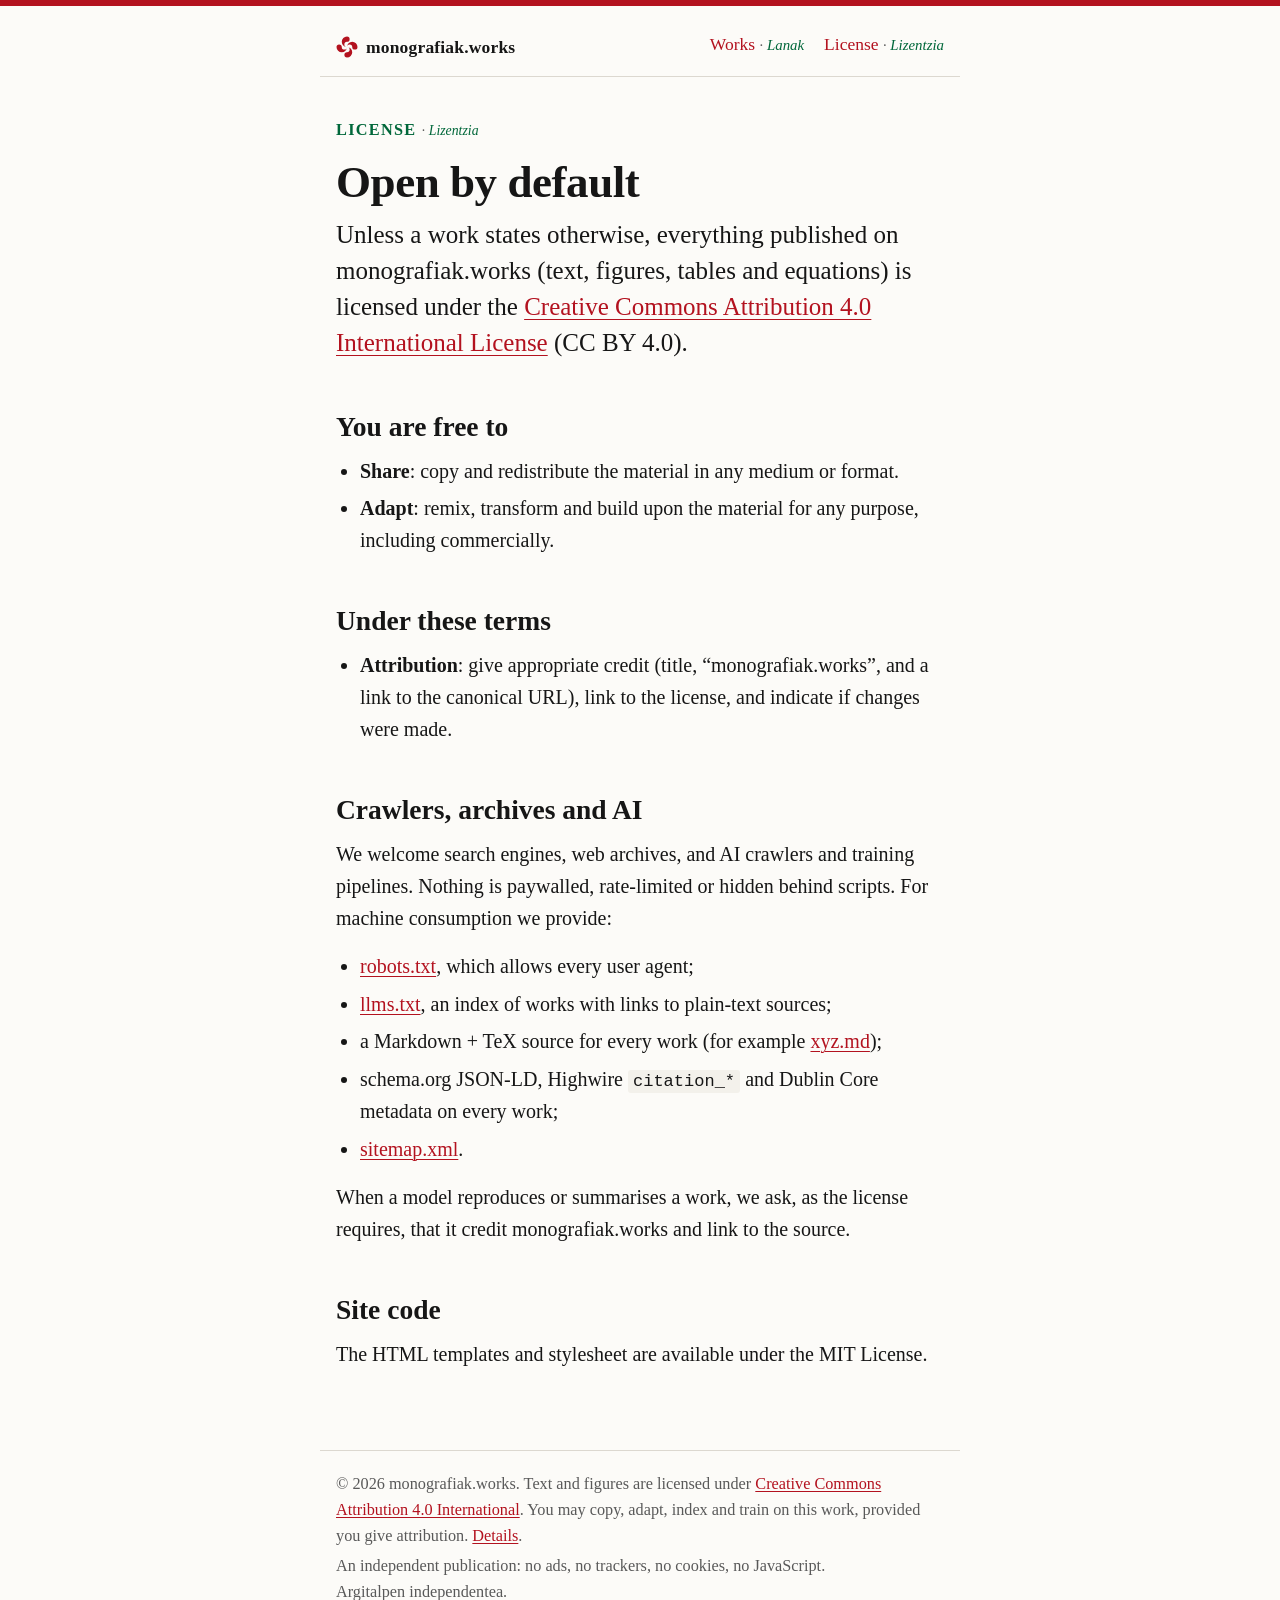
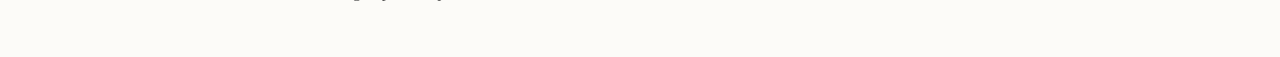
==== license/index.html @ 591ea513 "Launch monografiak.works with Nº 1: XYZ — Cryptography & PSI Static GitHub Pages site: accessible mi" ====
<!doctype html>
<html lang="en">
<head>
<meta charset="utf-8">
<meta name="viewport" content="width=device-width, initial-scale=1">
<title>License — monografiak.works</title>
<meta name="description" content="All monografiak.works content is licensed CC BY 4.0 and open to search engines and AI crawlers.">
<meta name="robots" content="index, follow, max-image-preview:large, max-snippet:-1">
<link rel="canonical" href="https://monografiak.works/license/">
<link rel="license" href="https://creativecommons.org/licenses/by/4.0/">
<link rel="stylesheet" href="/assets/style.css">
<link rel="icon" href="/assets/favicon.svg" type="image/svg+xml">
</head>
<body>
<a class="skip" href="#content">Skip to content</a>

<header class="site-header">
  <div class="wrap">
    <a class="brand" href="/"><svg class="mark" aria-hidden="true" width="22" height="22"><use href="/assets/lauburu.svg#lauburu"/></svg>monografiak.works</a>
    <nav aria-label="Site">
      <ul>
        <li><a href="/">Works <span lang="eu" class="eu">Lanak</span></a></li>
        <li><a href="/license/">License <span lang="eu" class="eu">Lizentzia</span></a></li>
      </ul>
    </nav>
  </div>
</header>

<main id="content">
<article class="wrap">
  <p class="kicker">License <span lang="eu" class="eu">Lizentzia</span></p>
  <h1>Open by default</h1>
  <p class="lede">Unless a work states otherwise, everything published on monografiak.works (text, figures, tables and equations) is licensed under the <a href="https://creativecommons.org/licenses/by/4.0/" rel="license">Creative Commons Attribution 4.0 International License</a> (CC BY 4.0).</p>

  <h2>You are free to</h2>
  <ul>
    <li><strong>Share</strong>: copy and redistribute the material in any medium or format.</li>
    <li><strong>Adapt</strong>: remix, transform and build upon the material for any purpose, including commercially.</li>
  </ul>

  <h2>Under these terms</h2>
  <ul>
    <li><strong>Attribution</strong>: give appropriate credit (title, “monografiak.works”, and a link to the canonical URL), link to the license, and indicate if changes were made.</li>
  </ul>

  <h2>Crawlers, archives and AI</h2>
  <p>We welcome search engines, web archives, and AI crawlers and training pipelines. Nothing is paywalled, rate-limited or hidden behind scripts. For machine consumption we provide:</p>
  <ul>
    <li><a href="/robots.txt">robots.txt</a>, which allows every user agent;</li>
    <li><a href="/llms.txt">llms.txt</a>, an index of works with links to plain-text sources;</li>
    <li>a Markdown + TeX source for every work (for example <a href="/xyz/xyz.md">xyz.md</a>);</li>
    <li>schema.org JSON-LD, Highwire <code>citation_*</code> and Dublin Core metadata on every work;</li>
    <li><a href="/sitemap.xml">sitemap.xml</a>.</li>
  </ul>
  <p>When a model reproduces or summarises a work, we ask, as the license requires, that it credit monografiak.works and link to the source.</p>

  <h2>Site code</h2>
  <p>The HTML templates and stylesheet are available under the MIT License.</p>
</article>
</main>

<footer class="site-footer">
  <div class="wrap">
    <p>© 2026 monografiak.works. Text and figures are licensed under <a href="https://creativecommons.org/licenses/by/4.0/" rel="license">Creative Commons Attribution 4.0 International</a>. You may copy, adapt, index and train on this work, provided you give attribution. <a href="/license/">Details</a>.</p>
    <p>An independent publication: no ads, no trackers, no cookies, no JavaScript. <span lang="eu">Argitalpen independentea.</span></p>
  </div>
</footer>
</body>
</html>
---- assets/style.css ----
/*
 * monografiak.works — the text is the design.
 * One stylesheet, no web fonts, no JavaScript. Everything readable without CSS.
 */

:root {
  /* Ikurriña palette, tuned for WCAG AA text contrast */
  --bg: #fcfbf8;
  --text: #161616;
  --muted: #595959;
  --rule: #dcd8d0;
  --accent: #b3121f;   /* gorria: red */
  --green: #00673a;    /* berdea: green */
  --surface: #f3f1eb;
  --focus: #00673a;

  --measure: 40rem;
  --font-text: "Iowan Old Style", "Charter", "Sitka Text", "Palatino Linotype", Cambria, Georgia, serif;
  --font-math: "STIX Two Math", "Latin Modern Math", "Cambria Math", math;
  --font-mono: ui-monospace, "SF Mono", Menlo, Consolas, monospace;

  color-scheme: light dark;
}

@media (prefers-color-scheme: dark) {
  :root {
    --bg: #121212;
    --text: #ece9e3;
    --muted: #a8a49c;
    --rule: #3a3936;
    --accent: #ff8a7a;
    --green: #5fd19a;
    --surface: #1c1c1b;
    --focus: #5fd19a;
  }
}

*, *::before, *::after { box-sizing: border-box; }

html {
  font-size: 100%;
  -webkit-text-size-adjust: 100%;
  text-size-adjust: 100%;
}

body {
  margin: 0;
  border-top: 6px solid var(--accent);
  background: var(--bg);
  color: var(--text);
  font-family: var(--font-text);
  font-size: clamp(1.0625rem, 0.95rem + 0.45vw, 1.25rem);
  line-height: 1.6;
  font-kerning: normal;
  font-variant-numeric: oldstyle-nums proportional-nums;
  hyphens: auto;
  overflow-wrap: break-word;
}

/* ---------- Layout ---------- */

.wrap {
  max-width: var(--measure);
  margin-inline: auto;
  padding-inline: 1rem;
}

.skip {
  position: absolute;
  left: -9999px;
}
.skip:focus {
  left: 1rem;
  top: 1rem;
  background: var(--bg);
  padding: 0.5rem 0.75rem;
  outline: 2px solid var(--focus);
  z-index: 10;
}

.site-header {
  padding-block: 1.5rem 0;
  font-size: 0.875em;
}
.site-header .wrap {
  display: flex;
  flex-wrap: wrap;
  justify-content: space-between;
  gap: 0.5rem 1.5rem;
  border-bottom: 1px solid var(--rule);
  padding-bottom: 0.75rem;
}
.site-header a { text-decoration: none; }
.site-header .brand { font-weight: 600; letter-spacing: 0.01em; color: var(--text); display: inline-flex; align-items: center; gap: 0.5rem; }
.mark { color: var(--accent); flex: none; }
.eu { color: var(--green); font-weight: 400; font-style: italic; font-size: 0.85em; letter-spacing: 0; text-transform: none; }
.eu::before { content: "· "; color: var(--muted); font-style: normal; }
.site-header nav ul { list-style: none; margin: 0; padding: 0; display: flex; gap: 1.25rem; }

main { padding-block: 2.5rem 4rem; }

.site-footer {
  font-size: 0.8125em;
  color: var(--muted);
  padding-block: 0 3rem;
}
.site-footer .wrap { border-top: 1px solid var(--rule); padding-top: 1rem; }
.site-footer p { margin: 0.25rem 0; }

/* ---------- Text ---------- */

a { color: var(--accent); text-underline-offset: 0.15em; text-decoration-thickness: 1px; }
a:hover { text-decoration-thickness: 2px; }
:focus-visible { outline: 2px solid var(--focus); outline-offset: 2px; border-radius: 2px; }

h1, h2, h3, h4 {
  line-height: 1.2;
  font-weight: 600;
  text-wrap: balance;
  hyphens: manual;
}
h1 { font-size: 2.25em; margin: 0 0 0.5rem; letter-spacing: -0.01em; }
h2 { font-size: 1.375em; margin: 3rem 0 0.75rem; }
h3 { font-size: 1.125em; margin: 2rem 0 0.5rem; }
h2 .secno, h3 .secno { color: var(--accent); font-weight: 400; margin-right: 0.5em; font-variant-numeric: lining-nums; }

p { margin: 0 0 1rem; text-wrap: pretty; }

small, .meta { color: var(--muted); font-size: 0.875em; }

abbr[title] { text-decoration: none; font-variant: all-small-caps; letter-spacing: 0.03em; }

strong { font-weight: 600; }

hr { border: 0; border-top: 1px solid var(--rule); margin: 2.5rem 0; }

ul, ol { padding-left: 1.5rem; margin: 0 0 1rem; }
li { margin-bottom: 0.35rem; }

code, kbd, samp, pre {
  font-family: var(--font-mono);
  font-size: 0.85em;
  font-variant-numeric: normal;
}
:not(pre) > code { background: var(--surface); padding: 0.1em 0.3em; border-radius: 3px; }
pre {
  background: var(--surface);
  padding: 1rem;
  overflow-x: auto;
  line-height: 1.45;
  border-radius: 4px;
  hyphens: none;
}

blockquote {
  margin: 1.5rem 0;
  padding-left: 1.25rem;
  border-left: 2px solid var(--rule);
  color: var(--muted);
}

/* ---------- Monograph front matter ---------- */

.kicker {
  font-size: 0.8125em;
  letter-spacing: 0.08em;
  text-transform: uppercase;
  color: var(--green);
  font-weight: 600;
  margin-bottom: 0.75rem;
}
.subtitle { font-size: 1.25em; font-style: italic; margin: 0 0 1.5rem; color: var(--muted); line-height: 1.35; }
.byline { font-size: 0.9375em; margin-bottom: 2rem; }
.byline dl { display: grid; grid-template-columns: max-content 1fr; gap: 0.15rem 1rem; margin: 0; }
.byline dt { color: var(--muted); }
.byline dd { margin: 0; }

.abstract {
  border-top: 3px solid var(--accent);
  border-bottom: 1px solid var(--green);
  padding-block: 1rem;
  margin-bottom: 2rem;
}
.abstract h2 { font-size: 0.8125em; letter-spacing: 0.08em; text-transform: uppercase; margin: 0 0 0.5rem; color: var(--muted); }
.abstract p:last-child { margin-bottom: 0; }

.toc { font-size: 0.9375em; margin-bottom: 2rem; }
.toc h2 { font-size: 0.8125em; letter-spacing: 0.08em; text-transform: uppercase; margin: 0 0 0.5rem; color: var(--muted); }
.toc ol { list-style: none; padding: 0; }
.toc li { margin-bottom: 0.2rem; }
.toc a { text-decoration: none; }
.toc a:hover { text-decoration: underline; }

/* ---------- Blocks: math ---------- */

math { font-family: var(--font-math); font-size: 1.05em; }

.eq {
  display: grid;
  grid-template-columns: 1fr auto;
  align-items: center;
  gap: 1rem;
  margin: 1.5rem 0;
  overflow-x: auto;
  overflow-y: hidden;
  padding-block: 0.25rem;
}
.eq math[display="block"] { margin: 0; }
.eq .eq-num { color: var(--muted); font-variant-numeric: lining-nums; }

/* ---------- Blocks: figures and images ---------- */

figure { margin: 2rem 0; }
figure img, figure svg { display: block; max-width: 100%; height: auto; margin-inline: auto; }
figcaption { font-size: 0.875em; color: var(--muted); margin-top: 0.75rem; line-height: 1.5; }
figcaption b { color: var(--text); font-weight: 600; }

/* Wide figures may break out of the text column on large screens */
figure.wide { margin-inline: calc(50% - min(50vw, 30rem) + 1rem); }

/* ---------- Blocks: notes, definitions, tables ---------- */

.note, .definition {
  margin: 1.5rem 0;
  padding: 0.75rem 1rem;
  background: var(--surface);
  border-left: 3px solid var(--accent);
}
.note > :last-child, .definition > :last-child { margin-bottom: 0; }
.note .label, .definition .label { font-weight: 600; font-style: normal; }

.table-wrap { overflow-x: auto; margin: 1.5rem 0; }
table { border-collapse: collapse; width: 100%; font-size: 0.875em; font-variant-numeric: lining-nums tabular-nums; }
caption { caption-side: bottom; text-align: left; color: var(--muted); padding-top: 0.75rem; }
th, td { text-align: left; vertical-align: top; padding: 0.5rem 0.75rem 0.5rem 0; border-bottom: 1px solid var(--rule); }
thead th { border-bottom: 2px solid var(--text); font-weight: 600; }

/* ---------- References & citation ---------- */

.references ol { padding-left: 2rem; font-size: 0.9375em; }
.references li { margin-bottom: 0.6rem; }

.cite pre { white-space: pre-wrap; }

/* ---------- Works index ---------- */

.lede { font-size: 1.25em; line-height: 1.45; margin-bottom: 2.5rem; }
.works { list-style: none; padding: 0; margin: 0; }
.works li { border-top: 1px solid var(--rule); padding-block: 1.25rem; }
.works li:first-child { border-top: 3px solid var(--accent); }
.works .no { color: var(--muted); font-size: 0.875em; font-variant-numeric: lining-nums; }
.works h3 { margin: 0.25rem 0 0.25rem; font-size: 1.375em; }
.works h3 a { text-decoration: none; color: var(--text); }
.works h3 a:hover { color: var(--accent); }
.works p { margin: 0.25rem 0 0; }

/* ---------- Motion & print ---------- */

@media (prefers-reduced-motion: reduce) {
  * { scroll-behavior: auto !important; transition: none !important; animation: none !important; }
}
@media (prefers-reduced-motion: no-preference) {
  html { scroll-behavior: smooth; }
}

@media print {
  :root { --bg: #fff; --text: #000; --muted: #444; --accent: #000; --surface: #f3f3f3; }
  body { font-size: 11pt; }
  body { border-top: 0; }
  .site-header nav, .skip, .toc { display: none; }
  a { color: inherit; text-decoration: none; }
  .references a::after { content: " <" attr(href) ">"; font-size: 0.85em; }
  h2, h3 { break-after: avoid; }
  figure, .eq, table { break-inside: avoid; }
}

/* Home masthead: never split the name mid-word */
.masthead { font-size: clamp(1.9rem, 9vw, 2.75rem); overflow-wrap: normal; hyphens: none; }
.masthead .dot { color: var(--accent); }
.eq > math { min-width: 0; max-width: 100%; overflow-x: auto; }
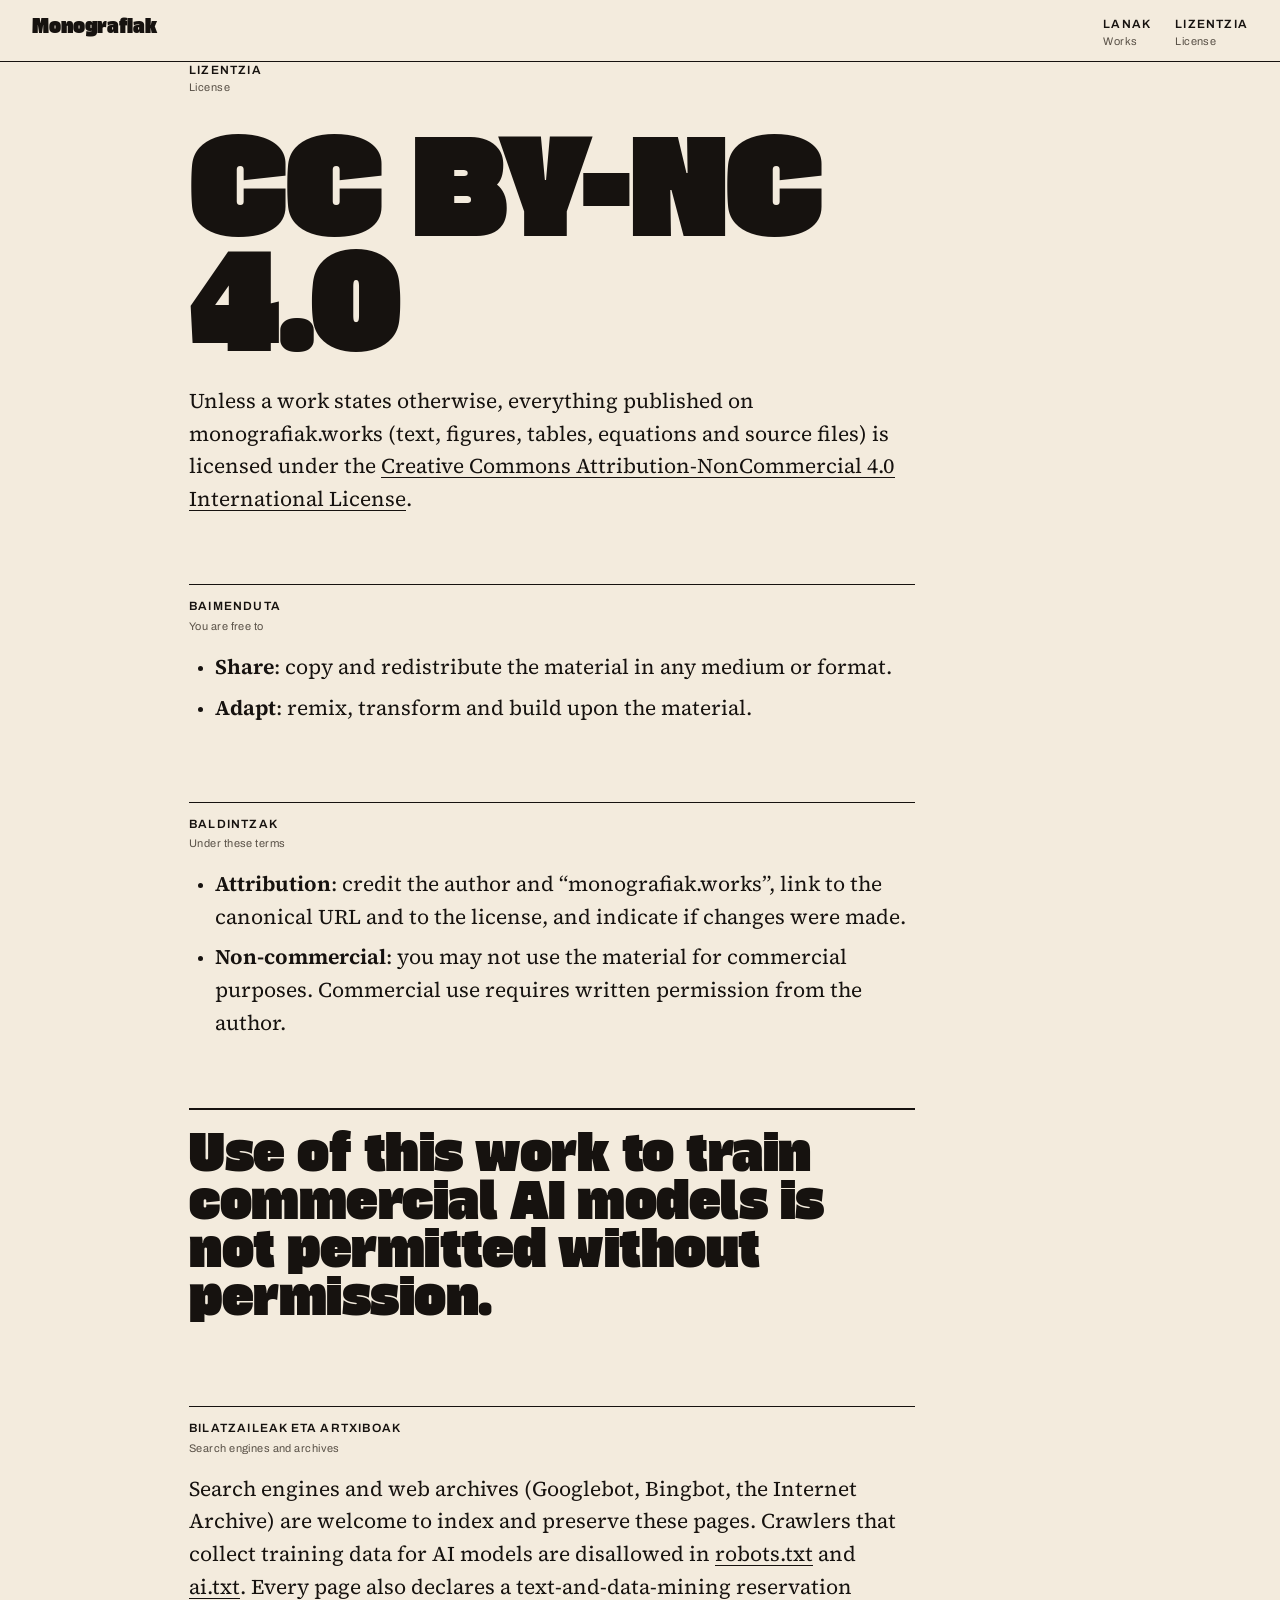
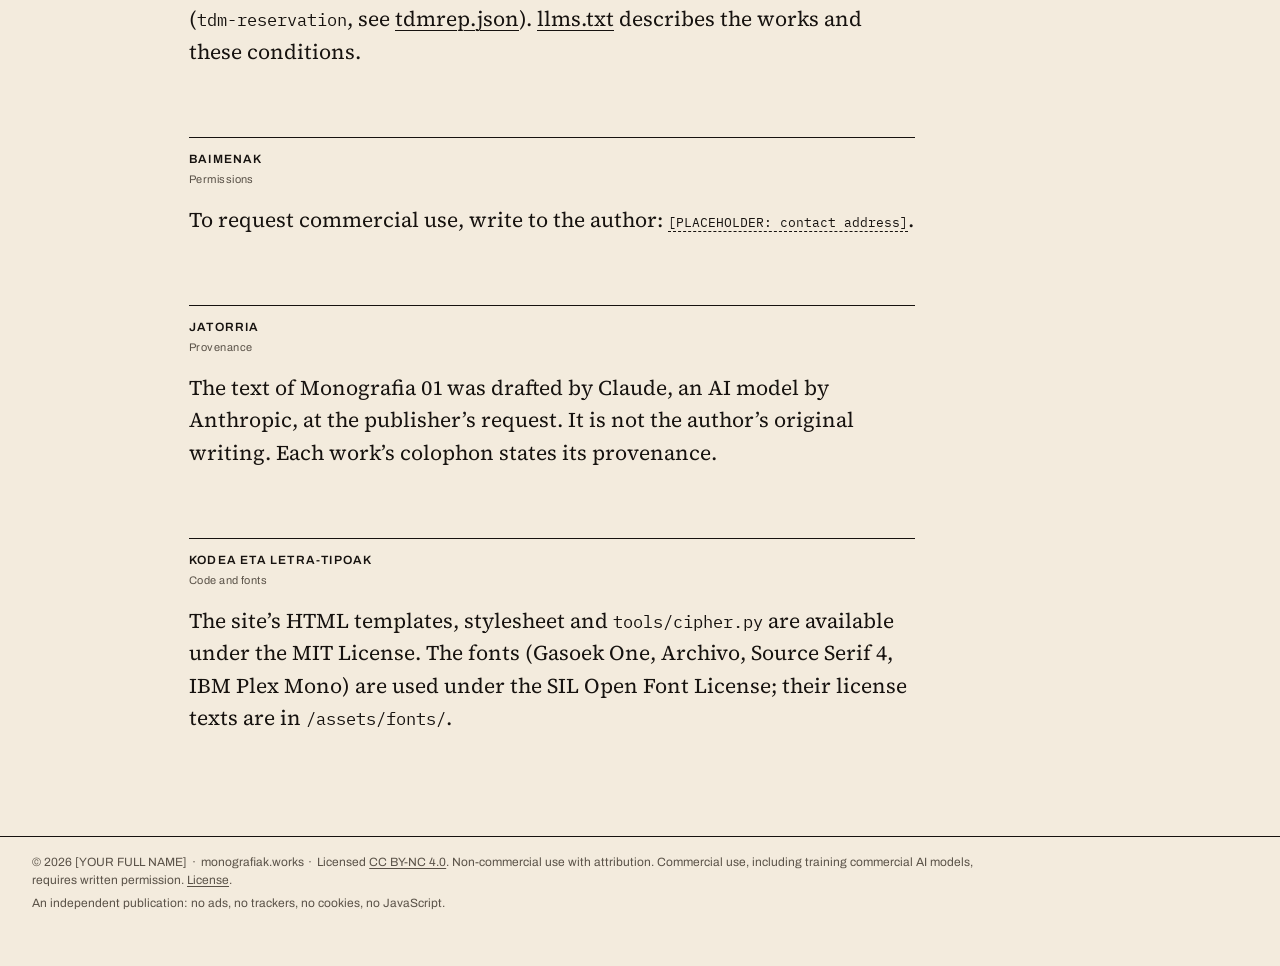
==== commit f897f986: "Redesign as a publication: three voices, Basque editorial structure, real ciphertext - Move the mono" ====
--- a/license/index.html
+++ b/license/index.html
@@ -3,67 +3,67 @@
 <head>
 <meta charset="utf-8">
 <meta name="viewport" content="width=device-width, initial-scale=1">
-<title>License — monografiak.works</title>
-<meta name="description" content="All monografiak.works content is licensed CC BY 4.0 and open to search engines and AI crawlers.">
-<meta name="robots" content="index, follow, max-image-preview:large, max-snippet:-1">
+<title>Lizentzia · License — monografiak.works</title>
+<meta name="description" content="All monografiak.works works are licensed CC BY-NC 4.0. Commercial use, including training commercial AI models, requires permission.">
+<meta name="robots" content="index, follow, max-image-preview:large, max-snippet:-1, noai, noimageai">
+<meta name="tdm-reservation" content="1">
+<meta name="tdm-policy" content="https://monografiak.works/license/">
 <link rel="canonical" href="https://monografiak.works/license/">
-<link rel="license" href="https://creativecommons.org/licenses/by/4.0/">
+<link rel="license" href="https://creativecommons.org/licenses/by-nc/4.0/">
+<link rel="preload" href="/assets/fonts/gasoek-one-latin.woff2" as="font" type="font/woff2" crossorigin>
 <link rel="stylesheet" href="/assets/style.css">
 <link rel="icon" href="/assets/favicon.svg" type="image/svg+xml">
 </head>
 <body>
 <a class="skip" href="#content">Skip to content</a>
 
-<header class="site-header">
-  <div class="wrap">
-    <a class="brand" href="/"><svg class="mark" aria-hidden="true" width="22" height="22"><use href="/assets/lauburu.svg#lauburu"/></svg>monografiak.works</a>
-    <nav aria-label="Site">
-      <ul>
-        <li><a href="/">Works <span lang="eu" class="eu">Lanak</span></a></li>
-        <li><a href="/license/">License <span lang="eu" class="eu">Lizentzia</span></a></li>
-      </ul>
-    </nav>
-  </div>
+<header class="running">
+  <a class="wordmark" href="/" lang="eu">Monografiak</a>
+  <nav class="site-nav" aria-label="Site">
+    <ul>
+      <li><a href="/"><span class="bi"><span lang="eu">Lanak</span><span lang="en">Works</span></span></a></li>
+      <li><a href="/license/"><span class="bi"><span lang="eu">Lizentzia</span><span lang="en">License</span></span></a></li>
+    </ul>
+  </nav>
 </header>
 
-<main id="content">
-<article class="wrap">
-  <p class="kicker">License <span lang="eu" class="eu">Lizentzia</span></p>
-  <h1>Open by default</h1>
-  <p class="lede">Unless a work states otherwise, everything published on monografiak.works (text, figures, tables and equations) is licensed under the <a href="https://creativecommons.org/licenses/by/4.0/" rel="license">Creative Commons Attribution 4.0 International License</a> (CC BY 4.0).</p>
+<main id="content" class="folio page">
+  <article class="sub">
+    <p class="rubric"><span class="bi"><span lang="eu">Lizentzia</span><span lang="en">License</span></span></p>
+    <h1 class="page-title">CC BY-NC 4.0</h1>
+    <p>Unless a work states otherwise, everything published on monografiak.works (text, figures, tables, equations and source files) is licensed under the <a href="https://creativecommons.org/licenses/by-nc/4.0/" rel="license">Creative Commons Attribution-NonCommercial 4.0 International License</a>.</p>
 
-  <h2>You are free to</h2>
-  <ul>
-    <li><strong>Share</strong>: copy and redistribute the material in any medium or format.</li>
-    <li><strong>Adapt</strong>: remix, transform and build upon the material for any purpose, including commercially.</li>
-  </ul>
+    <h2><span class="bi"><span lang="eu">Baimenduta</span><span lang="en">You are free to</span></span></h2>
+    <ul>
+      <li><strong>Share</strong>: copy and redistribute the material in any medium or format.</li>
+      <li><strong>Adapt</strong>: remix, transform and build upon the material.</li>
+    </ul>
 
-  <h2>Under these terms</h2>
-  <ul>
-    <li><strong>Attribution</strong>: give appropriate credit (title, “monografiak.works”, and a link to the canonical URL), link to the license, and indicate if changes were made.</li>
-  </ul>
+    <h2><span class="bi"><span lang="eu">Baldintzak</span><span lang="en">Under these terms</span></span></h2>
+    <ul>
+      <li><strong>Attribution</strong>: credit the author and “monografiak.works”, link to the canonical URL and to the license, and indicate if changes were made.</li>
+      <li><strong>Non-commercial</strong>: you may not use the material for commercial purposes. Commercial use requires written permission from the author.</li>
+    </ul>
 
-  <h2>Crawlers, archives and AI</h2>
-  <p>We welcome search engines, web archives, and AI crawlers and training pipelines. Nothing is paywalled, rate-limited or hidden behind scripts. For machine consumption we provide:</p>
-  <ul>
-    <li><a href="/robots.txt">robots.txt</a>, which allows every user agent;</li>
-    <li><a href="/llms.txt">llms.txt</a>, an index of works with links to plain-text sources;</li>
-    <li>a Markdown + TeX source for every work (for example <a href="/xyz/xyz.md">xyz.md</a>);</li>
-    <li>schema.org JSON-LD, Highwire <code>citation_*</code> and Dublin Core metadata on every work;</li>
-    <li><a href="/sitemap.xml">sitemap.xml</a>.</li>
-  </ul>
-  <p>When a model reproduces or summarises a work, we ask, as the license requires, that it credit monografiak.works and link to the source.</p>
+    <p class="statement">Use of this work to train commercial AI models is not permitted without permission.</p>
 
-  <h2>Site code</h2>
-  <p>The HTML templates and stylesheet are available under the MIT License.</p>
-</article>
+    <h2><span class="bi"><span lang="eu">Bilatzaileak eta artxiboak</span><span lang="en">Search engines and archives</span></span></h2>
+    <p>Search engines and web archives (Googlebot, Bingbot, the Internet Archive) are welcome to index and preserve these pages. Crawlers that collect training data for AI models are disallowed in <a href="/robots.txt">robots.txt</a> and <a href="/ai.txt">ai.txt</a>. Every page also declares a text-and-data-mining reservation (<code>tdm-reservation</code>, see <a href="/.well-known/tdmrep.json">tdmrep.json</a>). <a href="/llms.txt">llms.txt</a> describes the works and these conditions.</p>
+
+    <h2><span class="bi"><span lang="eu">Baimenak</span><span lang="en">Permissions</span></span></h2>
+    <p>To request commercial use, write to the author: <span class="placeholder">[PLACEHOLDER: contact address]</span>.</p>
+
+    <h2><span class="bi"><span lang="eu">Jatorria</span><span lang="en">Provenance</span></span></h2>
+    <p>The text of Monografia 01 was drafted by Claude, an AI model by Anthropic, at the publisher’s request. It is not the author’s original writing. Each work’s colophon states its provenance.</p>
+
+    <h2><span class="bi"><span lang="eu">Kodea eta letra-tipoak</span><span lang="en">Code and fonts</span></span></h2>
+    <p>The site’s HTML templates, stylesheet and <code>tools/cipher.py</code> are available under the MIT License. The fonts (Gasoek One, Archivo, Source Serif 4, IBM Plex Mono) are used under the SIL Open Font License; their license texts are in <code>/assets/fonts/</code>.</p>
+  </article>
 </main>
 
 <footer class="site-footer">
-  <div class="wrap">
-    <p>© 2026 monografiak.works. Text and figures are licensed under <a href="https://creativecommons.org/licenses/by/4.0/" rel="license">Creative Commons Attribution 4.0 International</a>. You may copy, adapt, index and train on this work, provided you give attribution. <a href="/license/">Details</a>.</p>
-    <p>An independent publication: no ads, no trackers, no cookies, no JavaScript. <span lang="eu">Argitalpen independentea.</span></p>
-  </div>
+  <p>© 2026 [YOUR FULL NAME]<span class="sep">·</span>monografiak.works<span class="sep">·</span>Licensed <a href="https://creativecommons.org/licenses/by-nc/4.0/" rel="license">CC BY-NC 4.0</a>. Non-commercial use with attribution. Commercial use, including training commercial AI models, requires written permission. <a href="/license/">License</a>.</p>
+  <p>An independent publication: no ads, no trackers, no cookies, no JavaScript.</p>
 </footer>
 </body>
 </html>
--- a/assets/style.css
+++ b/assets/style.css
@@ -1,280 +1,582 @@
 /*
- * monografiak.works — the text is the design.
- * One stylesheet, no web fonts, no JavaScript. Everything readable without CSS.
+ * monografiak.works: the text is the design.
+ *
+ * Three voices:
+ *   BIG    Gasoek One. Numbers, headlines, pull quotes, drop caps.
+ *   SMALL  Archivo, 11–13px, uppercase, tracked. The editorial apparatus.
+ *   CIPHER IBM Plex Mono, small, muted. Real hashes and protocol values only
+ *          (computed by tools/cipher.py).
+ * Body text is Source Serif 4. There are three colours: paper, ink and muted
+ * ink. No boxes, shadows, gradients or animation; thin rules only.
  */
 
+/* ---------------------------------------------------------------- fonts */
+
+@font-face {
+  font-family: "Gasoek One";
+  src: url("/assets/fonts/gasoek-one-latin.woff2") format("woff2");
+  font-weight: 400;
+  font-style: normal;
+  font-display: swap;
+}
+@font-face {
+  font-family: "Archivo";
+  src: url("/assets/fonts/archivo-latin-wght.woff2") format("woff2");
+  font-weight: 100 900;
+  font-style: normal;
+  font-display: swap;
+}
+@font-face {
+  font-family: "Source Serif 4";
+  src: url("/assets/fonts/source-serif-4-latin-wght.woff2") format("woff2");
+  font-weight: 200 900;
+  font-style: normal;
+  font-display: swap;
+}
+@font-face {
+  font-family: "Source Serif 4";
+  src: url("/assets/fonts/source-serif-4-latin-wght-italic.woff2") format("woff2");
+  font-weight: 200 900;
+  font-style: italic;
+  font-display: swap;
+}
+@font-face {
+  font-family: "IBM Plex Mono";
+  src: url("/assets/fonts/ibm-plex-mono-latin-400.woff2") format("woff2");
+  font-weight: 400;
+  font-style: normal;
+  font-display: swap;
+}
+
+/* --------------------------------------------------------------- tokens */
+
 :root {
-  /* Ikurriña palette, tuned for WCAG AA text contrast */
-  --bg: #fcfbf8;
-  --text: #161616;
-  --muted: #595959;
-  --rule: #dcd8d0;
-  --accent: #b3121f;   /* gorria: red */
-  --green: #00673a;    /* berdea: green */
-  --surface: #f3f1eb;
-  --focus: #00673a;
-
-  --measure: 40rem;
-  --font-text: "Iowan Old Style", "Charter", "Sitka Text", "Palatino Linotype", Cambria, Georgia, serif;
-  --font-math: "STIX Two Math", "Latin Modern Math", "Cambria Math", math;
-  --font-mono: ui-monospace, "SF Mono", Menlo, Consolas, monospace;
-
-  color-scheme: light dark;
-}
-
-@media (prefers-color-scheme: dark) {
-  :root {
-    --bg: #121212;
-    --text: #ece9e3;
-    --muted: #a8a49c;
-    --rule: #3a3936;
-    --accent: #ff8a7a;
-    --green: #5fd19a;
-    --surface: #1c1c1b;
-    --focus: #5fd19a;
-  }
-}
+  --paper: #F3EBDD;
+  --ink: #16120F;
+  --muted: #5A5248;
+
+  --big: "Gasoek One", "Archivo Black", Impact, sans-serif;
+  --small: "Archivo", "Helvetica Neue", Arial, sans-serif;
+  --body: "Source Serif 4", "Iowan Old Style", Charter, Georgia, serif;
+  --cipher: "IBM Plex Mono", ui-monospace, "SF Mono", Menlo, Consolas, monospace;
+  --math: "STIX Two Math", "Latin Modern Math", "Cambria Math", math;
+
+  --measure: 66ch;
+  --gutter: 1rem;
+  --rule: 1px solid var(--ink);
+
+  color-scheme: light;
+}
+
+/* ----------------------------------------------------------------- base */
 
 *, *::before, *::after { box-sizing: border-box; }
 
 html {
-  font-size: 100%;
   -webkit-text-size-adjust: 100%;
   text-size-adjust: 100%;
+  overflow-x: clip;            /* big type may bleed; the page never scrolls sideways */
+  background: var(--paper);
 }
 
 body {
   margin: 0;
-  border-top: 6px solid var(--accent);
-  background: var(--bg);
-  color: var(--text);
-  font-family: var(--font-text);
-  font-size: clamp(1.0625rem, 0.95rem + 0.45vw, 1.25rem);
-  line-height: 1.6;
+  background: var(--paper);
+  color: var(--ink);
+  font-family: var(--body);
+  font-size: clamp(1.1875rem, 1.1rem + 0.3vw, 1.3125rem);   /* 19 → 21px */
+  line-height: 1.55;
   font-kerning: normal;
   font-variant-numeric: oldstyle-nums proportional-nums;
-  hyphens: auto;
+  font-optical-sizing: auto;
+  hanging-punctuation: first allow-end last;
   overflow-wrap: break-word;
-}
-
-/* ---------- Layout ---------- */
-
-.wrap {
-  max-width: var(--measure);
-  margin-inline: auto;
-  padding-inline: 1rem;
-}
-
-.skip {
-  position: absolute;
-  left: -9999px;
-}
-.skip:focus {
-  left: 1rem;
-  top: 1rem;
-  background: var(--bg);
-  padding: 0.5rem 0.75rem;
-  outline: 2px solid var(--focus);
-  z-index: 10;
-}
-
-.site-header {
-  padding-block: 1.5rem 0;
-  font-size: 0.875em;
-}
-.site-header .wrap {
+  overflow-x: clip;
+}
+
+p { margin: 0 0 1em; hyphens: auto; text-wrap: pretty; }
+
+a {
+  color: var(--ink);
+  text-decoration-line: underline;
+  text-decoration-thickness: 1px;
+  text-underline-offset: 0.18em;
+}
+a:hover { color: var(--muted); }
+:focus-visible { outline: 2px solid var(--ink); outline-offset: 3px; }
+
+strong, b { font-weight: 650; }
+
+abbr[title] {
+  text-decoration: none;
+  font-variant-caps: all-small-caps;
+  letter-spacing: 0.04em;
+  font-variant-numeric: lining-nums;
+}
+
+code, kbd, samp, pre { font-family: var(--cipher); font-variant-numeric: tabular-nums slashed-zero; }
+:not(pre) > code { font-size: 0.82em; }
+pre { font-size: 0.75rem; line-height: 1.5; overflow-x: auto; margin: 1.5rem 0; padding: 1rem 0; border-block: var(--rule); }
+
+ul, ol { padding-left: 1.25em; margin: 0 0 1em; }
+li { margin-bottom: 0.4em; }
+li::marker { font-family: var(--small); font-size: 0.8em; font-variant-numeric: lining-nums; }
+
+math { font-family: var(--math); font-size: 1.05em; }
+
+.skip { position: absolute; left: -9999px; }
+.skip:focus { left: 1rem; top: 1rem; background: var(--paper); padding: 0.5rem 0.75rem; z-index: 10; }
+
+/* -------------------------------------------- SMALL: editorial apparatus */
+
+.label, .kicker, .rubric, .byline, .running, .site-nav, figcaption, caption,
+th, .sn, .toc, .dateline {
+  font-family: var(--small);
+  font-variant-numeric: lining-nums tabular-nums;
+}
+
+.label, .kicker, .rubric, .running, .site-nav, .dateline, thead th {
+  font-size: 0.75rem;                  /* 12px */
+  font-weight: 600;
+  text-transform: uppercase;
+  letter-spacing: 0.1em;
+  line-height: 1.35;
+}
+
+/* Bilingual pair: Euskara first, English underneath, smaller and muted. Never run together. */
+.bi { display: inline-flex; flex-direction: column; gap: 0.15em; vertical-align: top; }
+.bi > [lang="en"] {
+  font-family: var(--small);
+  font-size: 0.6875rem;                /* 11px */
+  font-weight: 400;
+  letter-spacing: 0.04em;
+  text-transform: none;
+  color: var(--muted);
+}
+
+.sep { padding-inline: 0.4em; }        /* the dot: metadata separator */
+
+/* ------------------------------------------------------ running header */
+
+.running {
   display: flex;
+  justify-content: space-between;
+  align-items: flex-start;
+  gap: 0.75rem 2rem;
   flex-wrap: wrap;
-  justify-content: space-between;
-  gap: 0.5rem 1.5rem;
-  border-bottom: 1px solid var(--rule);
-  padding-bottom: 0.75rem;
-}
-.site-header a { text-decoration: none; }
-.site-header .brand { font-weight: 600; letter-spacing: 0.01em; color: var(--text); display: inline-flex; align-items: center; gap: 0.5rem; }
-.mark { color: var(--accent); flex: none; }
-.eu { color: var(--green); font-weight: 400; font-style: italic; font-size: 0.85em; letter-spacing: 0; text-transform: none; }
-.eu::before { content: "· "; color: var(--muted); font-style: normal; }
-.site-header nav ul { list-style: none; margin: 0; padding: 0; display: flex; gap: 1.25rem; }
-
-main { padding-block: 2.5rem 4rem; }
-
-.site-footer {
-  font-size: 0.8125em;
-  color: var(--muted);
-  padding-block: 0 3rem;
-}
-.site-footer .wrap { border-top: 1px solid var(--rule); padding-top: 1rem; }
-.site-footer p { margin: 0.25rem 0; }
-
-/* ---------- Text ---------- */
-
-a { color: var(--accent); text-underline-offset: 0.15em; text-decoration-thickness: 1px; }
-a:hover { text-decoration-thickness: 2px; }
-:focus-visible { outline: 2px solid var(--focus); outline-offset: 2px; border-radius: 2px; }
-
-h1, h2, h3, h4 {
-  line-height: 1.2;
-  font-weight: 600;
+  padding: 1rem var(--gutter) 0.75rem;
+  border-bottom: var(--rule);
+}
+.running a { text-decoration: none; }
+.running a:hover { text-decoration: underline; }
+.wordmark { font-family: var(--big); font-weight: 400; font-size: 1.125rem; letter-spacing: 0; text-transform: none; line-height: 1; }
+.site-nav ul { display: flex; gap: 1.5rem; list-style: none; margin: 0; padding: 0; }
+.site-nav li { margin: 0; }
+.running .issue { text-align: right; }
+
+/* ---------------------------------------------------------------- grid */
+
+/* Narrow: one column with gutters. Wide: hanging margin · text · sidenotes. */
+.folio {
+  display: grid;
+  grid-template-columns:
+    [full-start] var(--gutter)
+    [wide-start text-start] minmax(0, 1fr)
+    [text-end wide-end] var(--gutter) [full-end];
+}
+.folio > * { grid-column: text; min-width: 0; }
+.folio > .wide { grid-column: wide; }
+.folio > .full { grid-column: full; }
+
+@media (min-width: 62rem) {
+  :root { --gutter: 2rem; }
+  .folio {
+    grid-template-columns:
+      [full-start] minmax(var(--gutter), 1fr)
+      [wide-start] 6rem
+      [text-start] minmax(0, var(--measure))
+      [text-end] 17rem
+      [wide-end] minmax(var(--gutter), 1fr) [full-end];
+  }
+}
+
+/* -------------------------------------------------------- BIG: display */
+
+.numero {
+  font-family: var(--big);
+  font-weight: 400;
+  font-size: clamp(11rem, 40vw, 44rem);
+  line-height: 0.74;
+  letter-spacing: -0.05em;
+  margin: 0 0 0 -0.07em;               /* bleed past the left edge */
+  font-variant-numeric: lining-nums;
+  white-space: nowrap;
+}
+
+.headline {
+  font-family: var(--big);
+  font-weight: 400;
+  font-size: clamp(48px, 9vw, 160px);
+  line-height: 0.9;
+  letter-spacing: -0.02em;
+  margin: 0;
   text-wrap: balance;
-  hyphens: manual;
-}
-h1 { font-size: 2.25em; margin: 0 0 0.5rem; letter-spacing: -0.01em; }
-h2 { font-size: 1.375em; margin: 3rem 0 0.75rem; }
-h3 { font-size: 1.125em; margin: 2rem 0 0.5rem; }
-h2 .secno, h3 .secno { color: var(--accent); font-weight: 400; margin-right: 0.5em; font-variant-numeric: lining-nums; }
-
-p { margin: 0 0 1rem; text-wrap: pretty; }
-
-small, .meta { color: var(--muted); font-size: 0.875em; }
-
-abbr[title] { text-decoration: none; font-variant: all-small-caps; letter-spacing: 0.03em; }
-
-strong { font-weight: 600; }
-
-hr { border: 0; border-top: 1px solid var(--rule); margin: 2.5rem 0; }
-
-ul, ol { padding-left: 1.5rem; margin: 0 0 1rem; }
-li { margin-bottom: 0.35rem; }
-
-code, kbd, samp, pre {
-  font-family: var(--font-mono);
-  font-size: 0.85em;
-  font-variant-numeric: normal;
-}
-:not(pre) > code { background: var(--surface); padding: 0.1em 0.3em; border-radius: 3px; }
-pre {
-  background: var(--surface);
-  padding: 1rem;
-  overflow-x: auto;
-  line-height: 1.45;
-  border-radius: 4px;
+  overflow-wrap: normal;
+}
+
+.display-eu {
+  font-family: var(--big);
+  font-weight: 400;
+  font-size: clamp(2.5rem, 7.5vw, 8rem);
+  line-height: 0.9;
+  letter-spacing: -0.02em;
+  margin: 0;
+  overflow-wrap: normal;
+}
+.display-eu .bi > [lang="en"] { font-size: 0.75rem; font-weight: 600; letter-spacing: 0.1em; text-transform: uppercase; margin-top: 0.75rem; }
+
+.pull {
+  font-family: var(--big);
+  font-weight: 400;
+  font-size: clamp(2.25rem, 5.5vw, 5.25rem);
+  line-height: 0.95;
+  letter-spacing: -0.015em;
+  margin: 3.5rem 0;
+  padding-top: 1.25rem;
+  border-top: 2px solid var(--ink);
+  text-wrap: balance;
+  overflow-wrap: normal;
   hyphens: none;
 }
-
-blockquote {
-  margin: 1.5rem 0;
-  padding-left: 1.25rem;
-  border-left: 2px solid var(--rule);
-  color: var(--muted);
-}
-
-/* ---------- Monograph front matter ---------- */
-
-.kicker {
-  font-size: 0.8125em;
-  letter-spacing: 0.08em;
-  text-transform: uppercase;
-  color: var(--green);
-  font-weight: 600;
-  margin-bottom: 0.75rem;
-}
-.subtitle { font-size: 1.25em; font-style: italic; margin: 0 0 1.5rem; color: var(--muted); line-height: 1.35; }
-.byline { font-size: 0.9375em; margin-bottom: 2rem; }
-.byline dl { display: grid; grid-template-columns: max-content 1fr; gap: 0.15rem 1rem; margin: 0; }
-.byline dt { color: var(--muted); }
-.byline dd { margin: 0; }
-
-.abstract {
-  border-top: 3px solid var(--accent);
-  border-bottom: 1px solid var(--green);
-  padding-block: 1rem;
-  margin-bottom: 2rem;
-}
-.abstract h2 { font-size: 0.8125em; letter-spacing: 0.08em; text-transform: uppercase; margin: 0 0 0.5rem; color: var(--muted); }
-.abstract p:last-child { margin-bottom: 0; }
-
-.toc { font-size: 0.9375em; margin-bottom: 2rem; }
-.toc h2 { font-size: 0.8125em; letter-spacing: 0.08em; text-transform: uppercase; margin: 0 0 0.5rem; color: var(--muted); }
-.toc ol { list-style: none; padding: 0; }
-.toc li { margin-bottom: 0.2rem; }
+.pull.right { text-align: right; }
+
+/* Drop cap: 4 lines, Gasoek One. */
+.dropcap::first-letter {
+  font-family: var(--big);
+  font-weight: 400;
+  float: left;
+  font-size: 5.6em;
+  line-height: 0.72;
+  margin: 0.06em 0.08em -0.05em 0;
+}
+@supports (initial-letter: 4) or (-webkit-initial-letter: 4) {
+  .dropcap::first-letter {
+    float: none;
+    font-size: inherit;
+    line-height: inherit;
+    margin: 0 0.12em 0 0;
+    -webkit-initial-letter: 4;
+    initial-letter: 4;
+  }
+}
+
+/* ------------------------------------------------------- article masthead */
+
+.masthead { padding-top: 2rem; }
+.masthead .rubric { display: flex; flex-wrap: wrap; gap: 0.75rem 2rem; margin: 0 0 1.25rem; }
+.masthead .numero { margin-top: 1.5rem; }
+.masthead .headline { margin-top: 3rem; }
+.masthead .display-eu { margin-top: 1.25rem; color: var(--muted); }
+.dek { font-style: italic; margin: 2rem 0 0; max-width: 36em; }
+
+.byline {
+  margin: 2.5rem 0 0;
+  padding-top: 0.75rem;
+  border-top: var(--rule);
+  display: grid;
+  grid-template-columns: repeat(auto-fit, minmax(9.5rem, 1fr));
+  gap: 1rem 1.5rem;
+}
+.byline dt { margin-bottom: 0.3rem; }
+.byline dt .bi > [lang="eu"] { font-size: 0.6875rem; font-weight: 600; text-transform: uppercase; letter-spacing: 0.1em; }
+.byline dd { margin: 0; font-size: 0.8125rem; font-weight: 500; }
+
+/* ---------------------------------------------------------------- text */
+
+.sec-head { position: relative; margin: 4.5rem 0 1.5rem; }
+.sec-head .label { display: block; margin-bottom: 0.75rem; }
+.sec-head h2 {
+  font-family: var(--big);
+  font-weight: 400;
+  font-size: clamp(2rem, 4.6vw, 3.6rem);
+  line-height: 0.95;
+  letter-spacing: -0.015em;
+  margin: 0;
+  text-wrap: balance;
+  overflow-wrap: normal;
+  hyphens: none;
+}
+.secno {
+  display: block;
+  font-family: var(--big);
+  font-weight: 400;
+  font-size: clamp(2rem, 4.6vw, 3.6rem);
+  line-height: 0.95;
+  letter-spacing: -0.03em;
+  font-variant-numeric: lining-nums;
+  margin-bottom: 0.5rem;
+}
+@media (min-width: 62rem) {
+  .secno { position: absolute; right: calc(100% + 1.25rem); bottom: 0; margin: 0; }
+}
+
+.front-label { display: block; margin: 0 0 1rem; }
+
+.abstract { margin-top: 4rem; padding-top: 1rem; border-top: 2px solid var(--ink); }
+
+.toc { margin: 3rem 0 0; padding-top: 1rem; border-top: var(--rule); }
+.toc ol { list-style: none; padding: 0; margin: 1rem 0 0; columns: 2 16rem; column-gap: 2rem; }
+.toc li { break-inside: avoid; display: grid; grid-template-columns: 2.25rem 1fr; margin-bottom: 0.45rem; font-size: 0.875rem; line-height: 1.35; }
+.toc li span:first-child { font-weight: 600; }
 .toc a { text-decoration: none; }
 .toc a:hover { text-decoration: underline; }
 
-/* ---------- Blocks: math ---------- */
-
-math { font-family: var(--font-math); font-size: 1.05em; }
+/* Notes, definitions: rules, never boxes */
+.note, .definition { margin: 2rem 0; padding: 0.75rem 0 0.25rem; border-top: var(--rule); border-bottom: var(--rule); }
+.note .label, .definition .label { display: block; margin-bottom: 0.5rem; }
+
+/* --------------------------------------------------------- sidenotes */
+
+.sn {
+  display: block;
+  font-size: 0.8125rem;               /* 13px */
+  line-height: 1.45;
+  color: var(--muted);
+  margin: 0.75rem 0;
+  padding-left: 0.75rem;
+  border-left: var(--rule);
+  font-variant-numeric: lining-nums;
+  hyphens: none;
+  text-indent: 0;
+}
+.sn .label { color: var(--ink); display: block; margin-bottom: 0.15rem; font-size: 0.6875rem; }
+
+@media (min-width: 62rem) {
+  .sn {
+    float: right;
+    clear: right;
+    width: 14.5rem;
+    margin: 0.35rem -17rem 1rem 0;
+    padding: 0.4rem 0 0;
+    border-left: 0;
+    border-top: var(--rule);
+  }
+}
+
+/* --------------------------------------------------------------- math */
 
 .eq {
   display: grid;
-  grid-template-columns: 1fr auto;
+  grid-template-columns: minmax(0, 1fr) auto;
   align-items: center;
   gap: 1rem;
-  margin: 1.5rem 0;
-  overflow-x: auto;
-  overflow-y: hidden;
-  padding-block: 0.25rem;
-}
-.eq math[display="block"] { margin: 0; }
-.eq .eq-num { color: var(--muted); font-variant-numeric: lining-nums; }
-
-/* ---------- Blocks: figures and images ---------- */
-
-figure { margin: 2rem 0; }
-figure img, figure svg { display: block; max-width: 100%; height: auto; margin-inline: auto; }
-figcaption { font-size: 0.875em; color: var(--muted); margin-top: 0.75rem; line-height: 1.5; }
-figcaption b { color: var(--text); font-weight: 600; }
-
-/* Wide figures may break out of the text column on large screens */
-figure.wide { margin-inline: calc(50% - min(50vw, 30rem) + 1rem); }
-
-/* ---------- Blocks: notes, definitions, tables ---------- */
-
-.note, .definition {
-  margin: 1.5rem 0;
-  padding: 0.75rem 1rem;
-  background: var(--surface);
-  border-left: 3px solid var(--accent);
-}
-.note > :last-child, .definition > :last-child { margin-bottom: 0; }
-.note .label, .definition .label { font-weight: 600; font-style: normal; }
-
-.table-wrap { overflow-x: auto; margin: 1.5rem 0; }
-table { border-collapse: collapse; width: 100%; font-size: 0.875em; font-variant-numeric: lining-nums tabular-nums; }
-caption { caption-side: bottom; text-align: left; color: var(--muted); padding-top: 0.75rem; }
-th, td { text-align: left; vertical-align: top; padding: 0.5rem 0.75rem 0.5rem 0; border-bottom: 1px solid var(--rule); }
-thead th { border-bottom: 2px solid var(--text); font-weight: 600; }
-
-/* ---------- References & citation ---------- */
-
-.references ol { padding-left: 2rem; font-size: 0.9375em; }
-.references li { margin-bottom: 0.6rem; }
-
-.cite pre { white-space: pre-wrap; }
-
-/* ---------- Works index ---------- */
-
-.lede { font-size: 1.25em; line-height: 1.45; margin-bottom: 2.5rem; }
-.works { list-style: none; padding: 0; margin: 0; }
-.works li { border-top: 1px solid var(--rule); padding-block: 1.25rem; }
-.works li:first-child { border-top: 3px solid var(--accent); }
-.works .no { color: var(--muted); font-size: 0.875em; font-variant-numeric: lining-nums; }
-.works h3 { margin: 0.25rem 0 0.25rem; font-size: 1.375em; }
-.works h3 a { text-decoration: none; color: var(--text); }
-.works h3 a:hover { color: var(--accent); }
-.works p { margin: 0.25rem 0 0; }
-
-/* ---------- Motion & print ---------- */
-
-@media (prefers-reduced-motion: reduce) {
-  * { scroll-behavior: auto !important; transition: none !important; animation: none !important; }
-}
-@media (prefers-reduced-motion: no-preference) {
-  html { scroll-behavior: smooth; }
-}
+  margin: 2rem 0;
+}
+.eq > math { min-width: 0; max-width: 100%; overflow-x: auto; overflow-y: hidden; padding-block: 0.4rem; }
+.eq-num { font-family: var(--small); font-size: 0.75rem; font-weight: 600; letter-spacing: 0.1em; font-variant-numeric: lining-nums; }
+
+/* -------------------------------------------------------------- figures */
+
+figure { margin: 3rem 0; }
+figure svg { display: block; width: 100%; height: auto; }
+figcaption, caption {
+  font-size: 0.75rem;
+  line-height: 1.5;
+  color: var(--muted);
+  text-align: left;
+  margin-top: 0.75rem;
+}
+figcaption .bi, caption .bi { margin: 0 0.75rem 0.35rem 0; color: var(--ink); }
+figcaption .bi > [lang="eu"], caption .bi > [lang="eu"] { font-weight: 600; text-transform: uppercase; letter-spacing: 0.1em; }
+
+.diagram { border-block: var(--rule); padding: 1.5rem 0; }
+.diagram text { font-family: var(--small); fill: var(--ink); }
+.diagram .m { font-family: var(--math); font-style: italic; }
+.diagram .h { font-family: var(--big); font-size: 30px; }
+.diagram .s { font-size: 13px; fill: var(--muted); }
+.diagram .n { font-size: 11px; font-weight: 600; letter-spacing: 0.12em; }
+.diagram .lbl { font-size: 17px; }
+.diagram .life { stroke: var(--ink); stroke-width: 1; }
+.diagram .arr { stroke: var(--ink); stroke-width: 1.5; fill: none; }
+.diagram .head { fill: var(--ink); }
+.diagram .frame { fill: none; stroke: var(--ink); stroke-width: 1; }
+.diagram .dot { fill: var(--ink); }
+
+/* -------------------------------------------------------------- tables */
+
+.table-wrap { overflow-x: auto; margin: 2.5rem 0; }
+table { border-collapse: collapse; width: 100%; font-size: 0.875rem; line-height: 1.45; font-variant-numeric: lining-nums tabular-nums; }
+caption { caption-side: bottom; padding-top: 0.75rem; }
+th, td { text-align: left; vertical-align: top; padding: 0.6rem 1rem 0.6rem 0; border-bottom: var(--rule); }
+thead th { border-top: 2px solid var(--ink); }
+tbody th { font-size: 0.8125rem; font-weight: 600; }
+
+/* ------------------------------------------------- CIPHER: ciphertext */
+
+.hex, .cipher-rule code, .hexgrid, .fp {
+  font-family: var(--cipher);
+  font-variant-numeric: tabular-nums slashed-zero;
+  font-variant-ligatures: none;
+}
+.hex { font-size: 0.75rem; color: var(--muted); word-break: break-all; letter-spacing: 0.02em; }
+
+.cipher-rule {
+  display: flex;
+  align-items: center;
+  gap: 0.6rem;
+  margin: 4.5rem 0 0;
+  padding-top: 0.5rem;
+  border-top: var(--rule);
+  font-family: var(--small);
+  font-size: 0.6875rem;
+  font-weight: 600;
+  letter-spacing: 0.1em;
+  text-transform: uppercase;
+  white-space: nowrap;
+  overflow: hidden;
+}
+.cipher-rule code { font-size: 0.6875rem; font-weight: 400; color: var(--muted); text-transform: none; letter-spacing: 0.06em; overflow: hidden; }
+.gurutzea { flex: none; color: var(--ink); }
+
+.cipher-table td { padding-block: 0.35rem; border-bottom: 1px solid color-mix(in srgb, var(--ink) 22%, var(--paper)); }
+.cipher-table tbody th { padding-top: 1.1rem; border-bottom: 0; white-space: nowrap; font-size: 0.6875rem; letter-spacing: 0.1em; text-transform: uppercase; }
+.cipher-table tbody th + td[colspan] { padding-top: 1.1rem; border-bottom: 0; font-size: 0.8125rem; }
+.cipher-table .pt { white-space: nowrap; font-family: var(--cipher); font-size: 0.75rem; }
+.cipher-table td:last-child { min-width: 19rem; }
+.cipher-table .match { font-family: var(--small); font-weight: 600; font-size: 0.6875rem; letter-spacing: 0.08em; text-transform: uppercase; margin-left: 0.5rem; }
+.cipher-table .nomatch { font-family: var(--small); font-size: 0.6875rem; letter-spacing: 0.08em; text-transform: uppercase; margin-left: 0.5rem; color: var(--muted); }
+.cipher-table caption code { font-size: 0.6875rem; }
+
+/* Ciphertext → plaintext with <details>; no JavaScript */
+.cipher-pair { margin: 2rem 0; border-block: var(--rule); padding: 0.75rem 0; }
+.cipher-pair summary { cursor: pointer; list-style: none; display: flex; flex-wrap: wrap; align-items: baseline; gap: 0.25rem 0.75rem; }
+.cipher-pair summary::-webkit-details-marker { display: none; }
+.cipher-pair summary::before { content: "+"; font-family: var(--small); font-weight: 600; font-size: 0.875rem; width: 0.75rem; }
+.cipher-pair[open] summary::before { content: "−"; }
+.cipher-pair p { margin: 0.75rem 0 0; font-size: 0.9375rem; }
+.cipher-pair code.pt { font-size: 0.9375rem; }
+
+/* Colophon fingerprint: a typographic object wrapped in hex */
+.fingerprint { margin: 2.5rem 0 3rem; }
+.hexgrid { display: grid; gap: 0.1rem; font-size: clamp(0.5rem, 1.55vw, 0.75rem); line-height: 1.3; color: var(--muted); overflow: hidden; white-space: nowrap; letter-spacing: 0.08em; }
+.hexgrid span { overflow: hidden; }
+.fp { margin: 0.9rem 0; }
+.fp code { display: grid; font-size: clamp(1.05rem, 5.6vw, 3rem); line-height: 1.1; letter-spacing: 0.05em; color: var(--ink); }
+.fp-short { margin: 1rem 0 0; }
+.fp-short .label { display: block; margin-bottom: 0.25rem; }
+
+/* --------------------------------------------------------- references */
+
+.references ol { padding-left: 1.75rem; font-size: 0.9375rem; line-height: 1.5; }
+.references li { margin-bottom: 0.75rem; }
+.references li::marker { font-weight: 600; }
+.cite pre { white-space: pre-wrap; word-break: break-word; }
+
+.end-mark { display: block; margin: 2rem 0 0; }
+
+/* ------------------------------------------------------------ colophon */
+
+.colophon { margin-top: 6rem; padding-top: 3rem; border-top: 2px solid var(--ink); }
+.colophon .ornament { display: block; margin: 0 0 2rem; }
+.colophon h2 { font-family: var(--big); font-weight: 400; font-size: clamp(3rem, 9vw, 7rem); line-height: 0.9; letter-spacing: -0.02em; margin: 0; }
+.colophon h2 .bi > [lang="en"] { font-size: 0.75rem; font-weight: 600; letter-spacing: 0.1em; text-transform: uppercase; margin-top: 0.75rem; }
+.colophon dl { margin: 2rem 0 0; font-size: 0.9375rem; line-height: 1.5; }
+.colophon dl > div { display: grid; grid-template-columns: 1fr; gap: 0.35rem 1.5rem; padding: 0.85rem 0; border-top: var(--rule); }
+@media (min-width: 40rem) { .colophon dl > div { grid-template-columns: 11rem 1fr; } }
+.colophon dt .bi > [lang="eu"] { font-family: var(--small); font-size: 0.75rem; font-weight: 600; text-transform: uppercase; letter-spacing: 0.1em; }
+.colophon dd { margin: 0; }
+.placeholder { font-family: var(--cipher); font-size: 0.8125rem; border-bottom: 1px dashed var(--ink); }
+
+/* -------------------------------------------------------------- footer */
+
+.site-footer { margin-top: 5rem; padding: 1rem var(--gutter) 3rem; border-top: var(--rule); font-family: var(--small); font-size: 0.75rem; line-height: 1.5; color: var(--muted); }
+.site-footer p { margin: 0 0 0.35rem; max-width: 60rem; hyphens: none; }
+.site-footer a { color: var(--muted); }
+.site-footer a:hover { color: var(--ink); }
+
+/* -------------------------------------------------- home: the cover */
+
+.cover-mark {
+  font-family: var(--big);
+  font-weight: 400;
+  font-size: 13.6vw;                    /* the whole word always fits the page width */
+  line-height: 0.85;
+  letter-spacing: -0.035em;
+  margin: 2.5rem 0 0;
+  padding-left: 1.2vw;
+  white-space: nowrap;
+}
+.motto { margin: 2rem 0 0; padding-top: 1rem; border-top: 2px solid var(--ink); }
+.motto [lang="eu"] { display: block; font-family: var(--big); font-weight: 400; font-size: clamp(1.75rem, 4.5vw, 3.75rem); line-height: 1; letter-spacing: -0.01em; }
+.motto [lang="en"] { display: block; margin-top: 0.75rem; font-family: var(--small); font-size: 0.75rem; font-weight: 600; letter-spacing: 0.1em; text-transform: uppercase; color: var(--muted); }
+
+.contents { margin-top: 5rem; }
+.contents > .label { display: block; padding-bottom: 0.75rem; border-bottom: 2px solid var(--ink); }
+.works { list-style: none; margin: 0; padding: 0; }
+.work { display: grid; grid-template-columns: minmax(0, 1fr); gap: 0 2.5rem; padding: 2rem 0 2.5rem; border-bottom: var(--rule); margin: 0; }
+.work .numero { font-size: clamp(10rem, 42vw, 30rem); }
+.work-body { min-width: 0; align-self: end; }
+.work-body .rubric { display: flex; flex-wrap: wrap; gap: 0.5rem 1.5rem; margin: 1.5rem 0 1rem; }
+.work-title { font-family: var(--big); font-weight: 400; font-size: clamp(3rem, 9vw, 8rem); line-height: 0.9; letter-spacing: -0.02em; margin: 0; }
+.work-title a { text-decoration: none; }
+.work-title a:hover { color: var(--muted); }
+.work-eu { font-family: var(--big); font-size: clamp(1.5rem, 3.5vw, 2.75rem); line-height: 1; color: var(--muted); margin: 0.75rem 0 0; }
+.work .dek { margin: 1.25rem 0 1rem; }
+.work .dateline { margin: 0.5rem 0 0; }
+@media (min-width: 62rem) {
+  .work { grid-template-columns: minmax(0, 1fr) minmax(0, 1fr); }
+  .work .numero { font-size: min(24vw, 30rem); margin-left: -0.09em; }
+  .work-body .rubric { margin-top: 0; }
+}
+
+.press { margin-top: 5rem; }
+
+/* ------------------------------------------------------- simple pages */
+
+.page-title { font-family: var(--big); font-weight: 400; font-size: clamp(3rem, 10vw, 9rem); line-height: 0.9; letter-spacing: -0.02em; margin: 1rem 0 2rem; overflow-wrap: normal; }
+.page h2 { font-family: var(--small); font-size: 0.75rem; font-weight: 600; letter-spacing: 0.1em; text-transform: uppercase; margin: 3rem 0 1rem; padding-top: 0.75rem; border-top: var(--rule); }
+.statement { font-family: var(--big); font-weight: 400; font-size: clamp(1.75rem, 4vw, 3rem); line-height: 1; letter-spacing: -0.01em; margin: 2.5rem 0; padding-top: 1rem; border-top: 2px solid var(--ink); hyphens: none; }
+
+@media (prefers-reduced-motion: no-preference) { html { scroll-behavior: smooth; } }
+
+/* ---------------------------------------------------------------- print */
 
 @media print {
-  :root { --bg: #fff; --text: #000; --muted: #444; --accent: #000; --surface: #f3f3f3; }
-  body { font-size: 11pt; }
-  body { border-top: 0; }
-  .site-header nav, .skip, .toc { display: none; }
-  a { color: inherit; text-decoration: none; }
-  .references a::after { content: " <" attr(href) ">"; font-size: 0.85em; }
-  h2, h3 { break-after: avoid; }
-  figure, .eq, table { break-inside: avoid; }
-}
-
-/* Home masthead: never split the name mid-word */
-.masthead { font-size: clamp(1.9rem, 9vw, 2.75rem); overflow-wrap: normal; hyphens: none; }
-.masthead .dot { color: var(--accent); }
-.eq > math { min-width: 0; max-width: 100%; overflow-x: auto; }
+  @page { size: A4; margin: 22mm 20mm 24mm 24mm; }
+  html, body { background: #fff; overflow: visible; }
+  body { font-size: 10.5pt; line-height: 1.45; }
+  .site-nav, .skip, .toc { display: none !important; }
+  .running { border-bottom: 0.5pt solid #000; padding-inline: 0; }
+  .folio { display: block; }
+  .numero { font-size: 120pt; }
+  .headline { font-size: 54pt; }
+  .display-eu, .pull { font-size: 26pt; }
+  .secno { position: static; }
+  .sn { float: none; width: auto; margin: 0.5em 0; border-left: 0.5pt solid #000; padding-left: 0.5em; border-top: 0; }
+  a { text-decoration: none; }
+  a[href^="http"]::after { content: " <" attr(href) ">"; font-family: var(--cipher); font-size: 0.75em; word-break: break-all; }
+  .cipher-pair summary::before { content: none; }
+  .sec-head, .sec-head h2 { break-after: avoid; }
+  figure, .eq, table, .pull, .cipher-rule { break-inside: avoid; }
+  .colophon { break-before: page; margin-top: 0; border-top: 0; }
+  .site-footer { display: none; }
+}
+
+/* Subgrid containers: sections keep the folio's columns so children can break out. */
+.folio > .sub, .sub > .sub { grid-column: full; display: grid; grid-template-columns: subgrid; }
+.sub > * { grid-column: text; min-width: 0; }
+.sub > .wide { grid-column: wide; }
+.sub > .full { grid-column: full; }
+.masthead .numero { grid-column: full; }
+.work-no { display: block; margin-bottom: 0.75rem; }
+/* Apparatus headings (references, citation) stay small */
+.sec-head h2.label { font-family: var(--small); font-size: 0.75rem; font-weight: 600; letter-spacing: 0.1em; line-height: 1.35; text-transform: uppercase; padding-top: 0.75rem; border-top: 2px solid var(--ink); }
+.colophon dd, .colophon dt { min-width: 0; overflow-wrap: anywhere; }
+.byline { grid-template-columns: repeat(auto-fit, minmax(min(8.5rem, 100%), 1fr)); }
+.cite pre { border-top: 0; padding-top: 0.5rem; }
+
+@media print {
+  .folio, .folio > .sub, .sub > .sub, .sub { display: block !important; }
+  .byline { display: grid !important; grid-template-columns: repeat(4, 1fr); }
+  .hexgrid, .cipher-rule { white-space: normal; word-break: break-all; }
+}
